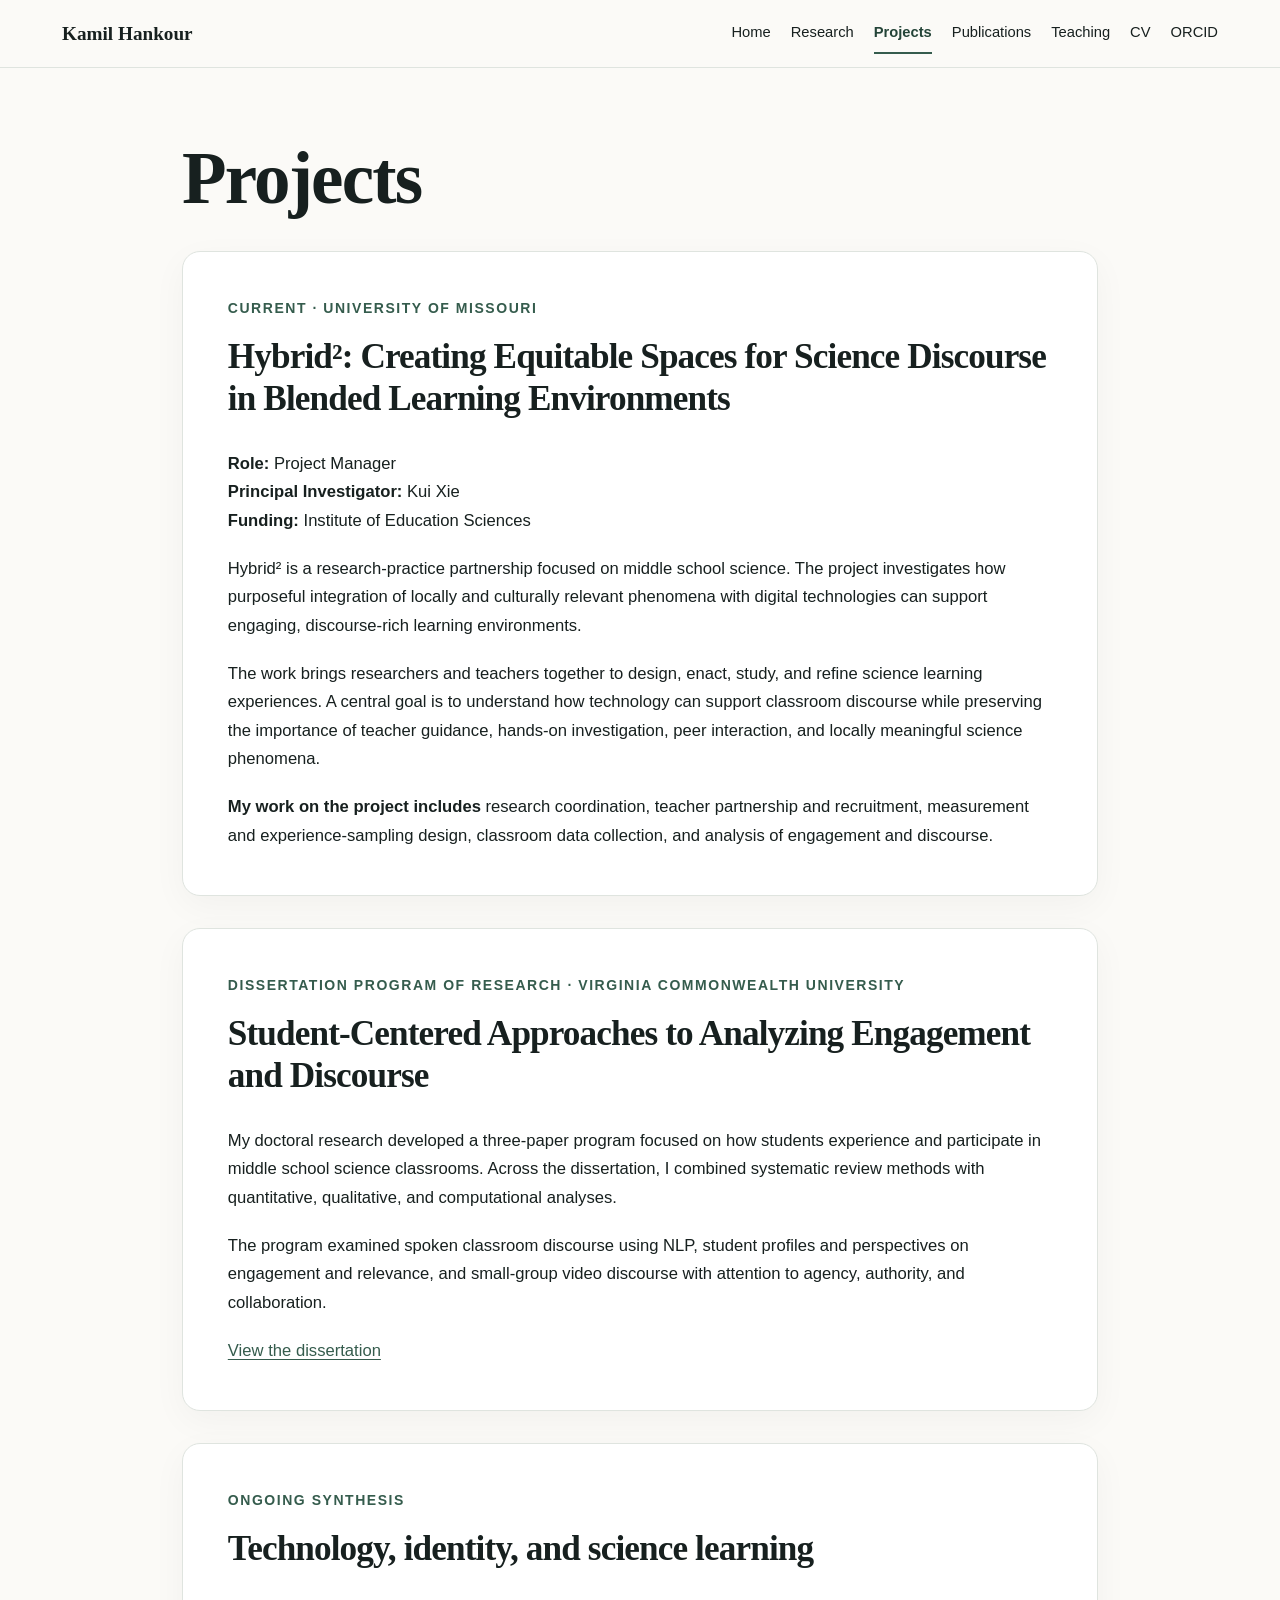
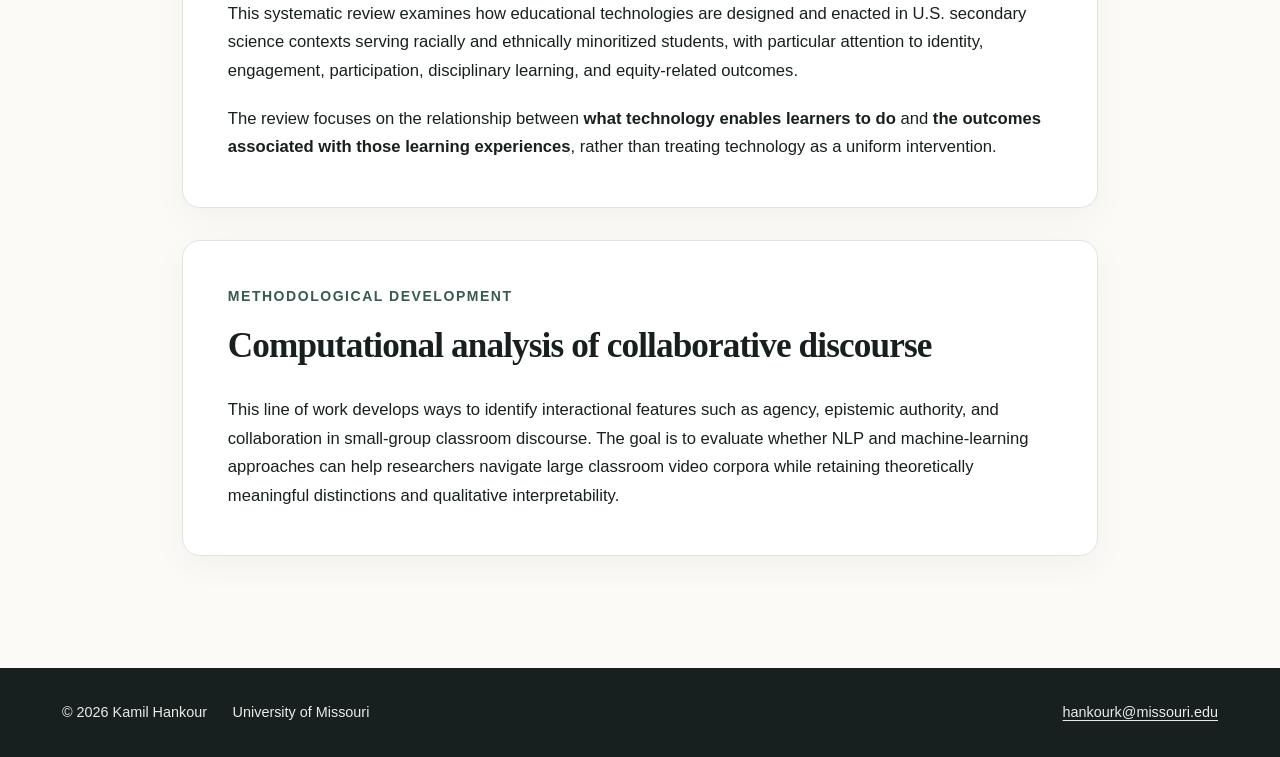
==== projects.html @ bc9929f5 "Add files via upload" ====
<!doctype html>
<html lang="en">
<head>
  <meta charset="utf-8">
  <meta name="viewport" content="width=device-width, initial-scale=1">
  <title>Projects | Kamil Hankour</title>
  <meta name="description" content="Hybrid² and research projects on science discourse, student engagement, technology, and classroom interaction.">
  <meta name="author" content="Kamil Hankour">
  <meta name="theme-color" content="#355c4d">
  <link rel="icon" href="assets/favicon.svg" type="image/svg+xml">
  <link rel="stylesheet" href="styles.css">
  <script src="site.js" defer></script>
</head>
<body>
  <a class="skip-link" href="#main-content">Skip to content</a>
  <nav class="site-nav" aria-label="Main navigation">
  <div class="nav-inner">
    <a class="brand" href="index.html">Kamil Hankour</a>
    <button class="menu-toggle" type="button" aria-expanded="false" aria-controls="nav-links">Menu</button>
    <div class="nav-links" id="nav-links"><a href="index.html">Home</a><a href="research.html">Research</a><a href="projects.html" aria-current="page">Projects</a><a href="publications.html">Publications</a><a href="teaching.html">Teaching</a><a href="cv.html">CV</a><a href="https://orcid.org/0009-0002-6771-2873">ORCID</a></div>
  </div>
</nav>
  <main class="site-main" id="main-content" tabindex="-1">
<h1 id="projects">Projects</h1>
<div class="project-page-card">
<p class="eyebrow">
Current · University of Missouri
</p>
<h2 id="hybrid²-creating-equitable-spaces-for-science-discourse-in-blended-learning-environments">Hybrid²: Creating Equitable Spaces for Science Discourse in Blended Learning Environments</h2>
<p><strong>Role:</strong> Project Manager<br />
<strong>Principal Investigator:</strong> Kui Xie<br />
<strong>Funding:</strong> Institute of Education Sciences</p>
<p>Hybrid² is a research-practice partnership focused on middle school science. The project investigates how purposeful integration of locally and culturally relevant phenomena with digital technologies can support engaging, discourse-rich learning environments.</p>
<p>The work brings researchers and teachers together to design, enact, study, and refine science learning experiences. A central goal is to understand how technology can support classroom discourse while preserving the importance of teacher guidance, hands-on investigation, peer interaction, and locally meaningful science phenomena.</p>
<p><strong>My work on the project includes</strong> research coordination, teacher partnership and recruitment, measurement and experience-sampling design, classroom data collection, and analysis of engagement and discourse.</p>
</div>
<div class="project-page-card">
<p class="eyebrow">
Dissertation program of research · Virginia Commonwealth University
</p>
<h2 id="student-centered-approaches-to-analyzing-engagement-and-discourse">Student-Centered Approaches to Analyzing Engagement and Discourse</h2>
<p>My doctoral research developed a three-paper program focused on how students experience and participate in middle school science classrooms. Across the dissertation, I combined systematic review methods with quantitative, qualitative, and computational analyses.</p>
<p>The program examined spoken classroom discourse using NLP, student profiles and perspectives on engagement and relevance, and small-group video discourse with attention to agency, authority, and collaboration.</p>
<p><a href="https://scholarscompass.vcu.edu/etd/8302/">View the dissertation</a></p>
</div>
<div class="project-page-card">
<p class="eyebrow">
Ongoing synthesis
</p>
<h2 id="technology-identity-and-science-learning">Technology, identity, and science learning</h2>
<p>This systematic review examines how educational technologies are designed and enacted in U.S. secondary science contexts serving racially and ethnically minoritized students, with particular attention to identity, engagement, participation, disciplinary learning, and equity-related outcomes.</p>
<p>The review focuses on the relationship between <strong>what technology enables learners to do</strong> and <strong>the outcomes associated with those learning experiences</strong>, rather than treating technology as a uniform intervention.</p>
</div>
<div class="project-page-card">
<p class="eyebrow">
Methodological development
</p>
<h2 id="computational-analysis-of-collaborative-discourse">Computational analysis of collaborative discourse</h2>
<p>This line of work develops ways to identify interactional features such as agency, epistemic authority, and collaboration in small-group classroom discourse. The goal is to evaluate whether NLP and machine-learning approaches can help researchers navigate large classroom video corpora while retaining theoretically meaningful distinctions and qualitative interpretability.</p>
</div>

  </main>
  <footer class="site-footer">
    <div><span>© 2026 Kamil Hankour</span><span>University of Missouri</span></div>
    <a href="mailto:hankourk@missouri.edu">hankourk@missouri.edu</a>
  </footer>
</body>
</html>
---- styles.css ----
:root {
  --ink: #17201f;
  --muted: #5f6b68;
  --paper: #fbfaf7;
  --panel: #f2f4ef;
  --accent: #355c4d;
  --accent-dark: #244438;
  --line: #dfe4df;
  --white: #ffffff;
  --radius: 18px;
  --shadow: 0 18px 50px rgba(23,32,31,.08);
}

html { scroll-behavior: smooth; }
body {
  color: var(--ink);
  background: var(--paper);
  font-family: -apple-system, BlinkMacSystemFont, "Segoe UI", Arial, sans-serif;
  font-size: 1.04rem;
  line-height: 1.72;
}

h1, h2, h3, .navbar-brand {
  font-family: Georgia, "Times New Roman", serif;
  letter-spacing: -0.025em;
  color: var(--ink);
}

h1 { font-size: clamp(2.7rem, 7vw, 5.8rem); line-height: .98; margin-bottom: 1.2rem; }
h2 { font-size: clamp(2rem, 4vw, 3rem); margin-top: 0; }
h3 { font-size: 1.45rem; }

.navbar {
  background: rgba(251,250,247,.94) !important;
  backdrop-filter: blur(12px);
  border-bottom: 1px solid var(--line);
}
.navbar-brand { font-weight: 700; }
.navbar-nav .nav-link { color: var(--ink) !important; font-size: .93rem; }
.navbar-nav .nav-link:hover { color: var(--accent) !important; }

#quarto-content { padding-top: 0; }
main.content { max-width: 980px; margin: 0 auto; padding-top: 3rem; padding-bottom: 5rem; }

.hero {
  min-height: 78vh;
  display: grid;
  grid-template-columns: minmax(0, 1.55fr) minmax(260px, .75fr);
  gap: clamp(2rem, 7vw, 7rem);
  align-items: center;
  max-width: 1220px;
  margin: 0 auto;
  padding: clamp(4rem, 8vw, 8rem) 2rem;
}
.hero h1 { max-width: 800px; }
.hero-role { font-size: 1.18rem; color: var(--accent); font-weight: 650; margin: 0 0 1.5rem; }
.hero-lede { font-size: clamp(1.1rem, 2vw, 1.28rem); max-width: 800px; color: #35413e; }
.eyebrow { text-transform: uppercase; letter-spacing: .16em; font-size: .73rem; font-weight: 750; color: var(--accent); margin-bottom: 1rem; }
.hero-mark {
  background: var(--panel);
  border: 1px solid var(--line);
  border-radius: 28px;
  padding: 2.2rem;
  box-shadow: var(--shadow);
}
.initials {
  width: 130px;
  height: 130px;
  display: grid;
  place-items: center;
  border-radius: 50%;
  background: var(--accent);
  color: white;
  font-family: Georgia, "Times New Roman", serif;
  font-size: 3.2rem;
  margin-bottom: 1.6rem;
}
.hero-mark p { color: var(--muted); font-size: .96rem; line-height: 1.9; margin: 0; }

.section-wrap { max-width: 1180px; margin: 0 auto; padding: 6rem 2rem; }
.section-wrap.alt { max-width: none; background: var(--panel); padding-left: max(2rem, calc((100vw - 1180px)/2)); padding-right: max(2rem, calc((100vw - 1180px)/2)); }
.section-wrap > p { max-width: 820px; font-size: 1.12rem; }

.card-grid { display: grid; grid-template-columns: repeat(3, 1fr); gap: 1.3rem; margin-top: 2.5rem; }
.research-card, .project-page-card {
  background: var(--white);
  border: 1px solid var(--line);
  border-radius: var(--radius);
  padding: 2rem;
  box-shadow: 0 10px 35px rgba(23,32,31,.04);
}
.research-card h3 { margin-top: 0; }

.project-feature { display: grid; grid-template-columns: 1.5fr .7fr; gap: 3rem; align-items: start; }
.project-stat { border-left: 1px solid #cfd7d1; padding-left: 2rem; display: grid; gap: .25rem; }
.project-stat span { color: var(--muted); font-size: .78rem; text-transform: uppercase; letter-spacing: .12em; margin-top: 1rem; }
.project-stat strong { font-weight: 650; }
.project-page-card { margin: 2rem 0; padding: clamp(1.6rem, 4vw, 2.8rem); }

.button-row { display: flex; flex-wrap: wrap; gap: .8rem; margin-top: 2rem; }
.button { display: inline-block; padding: .78rem 1.05rem; border-radius: 999px; text-decoration: none !important; font-weight: 650; font-size: .92rem; border: 1px solid var(--accent); transition: transform .15s ease, background .15s ease; }
.button:hover { transform: translateY(-1px); }
.button.primary { background: var(--accent); color: white; }
.button.primary:hover { background: var(--accent-dark); color: white; }
.button.secondary { background: transparent; color: var(--accent); }
.button.secondary:hover { background: #edf1ed; }
.button.light { background: white; color: var(--accent-dark); border-color: white; }
.text-link { color: var(--accent-dark); font-weight: 700; text-decoration: none; }

.pub-list { margin: 2rem 0 2.5rem; border-top: 1px solid var(--line); }
.pub-item { display: grid; grid-template-columns: 70px 1fr; gap: 1.5rem; padding: 1.7rem 0; border-bottom: 1px solid var(--line); }
.pub-year { color: var(--accent); font-weight: 750; font-size: .92rem; }

.contact-band { background: var(--accent-dark); color: white; padding: 4rem max(2rem, calc((100vw - 1180px)/2)); display: grid; grid-template-columns: 1.5fr .7fr; gap: 3rem; align-items: center; }
.contact-band h2 { color: white; }
.contact-band p { color: #e9f0ec; max-width: 760px; }

.quarto-title-block .quarto-title-banner { background: transparent; color: var(--ink); padding-top: 4rem; }
.quarto-title h1.title { font-size: clamp(2.8rem, 6vw, 4.8rem); }
a { color: var(--accent); }
blockquote { border-left-color: var(--accent); }

.nav-footer { background: #17201f; color: #e7ece8; border-top: 0; }
.nav-footer a { color: white; }

@media (max-width: 850px) {
  .hero, .project-feature, .contact-band { grid-template-columns: 1fr; }
  .hero { min-height: auto; padding-top: 5rem; }
  .hero-mark { max-width: 420px; }
  .card-grid { grid-template-columns: 1fr; }
  .project-stat { border-left: 0; border-top: 1px solid #cfd7d1; padding-left: 0; padding-top: 1rem; }
}

@media (max-width: 520px) {
  .hero, .section-wrap { padding-left: 1.2rem; padding-right: 1.2rem; }
  .pub-item { grid-template-columns: 1fr; gap: .25rem; }
  .initials { width: 100px; height: 100px; font-size: 2.5rem; }
}

/* Shared static-site layout and accessible navigation. */
*, *::before, *::after { box-sizing: border-box; }
body { margin: 0; }
h1 { font-size: clamp(2.7rem, 5.7vw, 5.1rem); line-height: 1.08; margin: 0 0 1.5rem; }
h2 { font-size: clamp(1.9rem, 3.5vw, 2.8rem); line-height: 1.2; }
h3 { line-height: 1.35; }
p, li { overflow-wrap: anywhere; }
p { margin: 0 0 1.2rem; }
a { text-underline-offset: .2em; }
:focus-visible { outline: 3px solid var(--accent); outline-offset: 5px; }
:target { scroll-margin-top: 7rem; }
.skip-link { position: absolute; left: 1rem; top: -6rem; z-index: 100; background: white; padding: .8rem 1rem; border-radius: .4rem; color: var(--ink); }
.skip-link:focus { top: 1rem; }
.site-nav { position: sticky; top: 0; z-index: 20; background: rgba(251,250,247,.97); backdrop-filter: blur(12px); border-bottom: 1px solid var(--line); }
.nav-inner { max-width: 1220px; margin: 0 auto; padding: .85rem 2rem; display: flex; align-items: center; justify-content: space-between; gap: 1.5rem; }
.brand { color: var(--ink); font-family: Georgia, 'Times New Roman', serif; font-weight: 700; font-size: 1.2rem; line-height: 1.35; text-decoration: none; white-space: nowrap; }
.nav-links { display: flex; align-items: center; gap: 1.25rem; flex-wrap: wrap; }
.nav-links a { padding: .4rem 0; color: var(--ink); text-decoration: none; font-size: .92rem; border-bottom: 2px solid transparent; }
.nav-links a:hover { color: var(--accent); border-bottom-color: var(--line); }
.nav-links a[aria-current="page"] { color: var(--accent-dark); font-weight: 700; border-bottom-color: var(--accent); }
.menu-toggle { display: none; border: 1px solid var(--accent); background: transparent; border-radius: .4rem; color: var(--ink); padding: .55rem .85rem; min-height: 44px; font: inherit; font-size: .94rem; cursor: pointer; }
.site-main { max-width: 980px; padding: 4.5rem 2rem 5rem; margin: 0 auto; min-height: 65vh; }
.site-main.home { max-width: none; padding: 0; }
.site-main:not(.home) > h2 { font-size: clamp(1.75rem, 3vw, 2.2rem); margin: 2.8rem 0 1rem; }
.site-main:not(.home) > h3 { margin-top: 2rem; }
.site-main li { padding-left: .25rem; margin-bottom: .4rem; }
.site-main ul, .site-main ol { padding-left: 1.6rem; margin-bottom: 1.8rem; }
.site-footer { background: #17201f; color: #e7ece8; padding: 2rem max(2rem,calc((100vw - 1156px)/2)); display: flex; align-items: center; justify-content: space-between; gap: 1.5rem; font-size: .9rem; }
.site-footer > div { display: flex; flex-wrap: wrap; gap: .4rem 1.6rem; }
.site-footer a { color: #e7ece8; overflow-wrap: anywhere; }
.site-footer :focus-visible, .contact-band :focus-visible { outline-color: white; }
.hero { min-height: auto; padding: clamp(3.5rem, 6vw, 6rem) 2rem; }
.eyebrow { font-size: .875rem; line-height: 1.65; letter-spacing: .11em; }
.section-wrap { max-width: 1220px; padding: 4.5rem 2rem; }
.research-card p:last-child { margin-bottom: 0; }
.project-page-card > h2 { font-size: clamp(1.7rem, 3vw, 2.2rem); }
.project-page-card > :last-child { margin-bottom: 0; }
.project-stat span { font-size: .875rem; letter-spacing: .1em; }
.button { max-width: 100%; overflow-wrap: anywhere; text-align: center; }
.pub-item p { margin: 0; }
.button-row > p { display: flex; flex-wrap: wrap; gap: .8rem; margin: 0; }
.project-stat > p { display: contents; }

@media (max-width: 63.999rem) {
  .nav-inner { flex-wrap: wrap; gap: .75rem; }
  .nav-links { flex-basis: 100%; gap: .2rem 1.3rem; padding: .2rem 0 .5rem; }
  .site-nav.enhanced .menu-toggle { display: block; }
  .site-nav.enhanced .nav-links { display: none; }
  .site-nav.enhanced.is-open .nav-links { display: flex; }
  .nav-links a { padding: .65rem 0; }
  .hero { gap: 2.5rem; grid-template-columns: minmax(0, 1.55fr) minmax(240px, .75fr); }
}
@media (max-width: 850px) {
  .hero { grid-template-columns: 1fr; }
  .hero-mark { padding: 1.5rem; display: flex; gap: 1.4rem; align-items: center; max-width: none; }
  .initials { flex-shrink: 0; margin-bottom: 0; }
  .site-footer { flex-direction: column; align-items: flex-start; }
}
@media (max-width: 520px) {
  .hero, .section-wrap, .section-wrap.alt, .contact-band, .site-main, .nav-inner, .site-footer { padding-left: 1.2rem; padding-right: 1.2rem; }
  .hero { padding-top: 3.2rem; padding-bottom: 3rem; }
  .hero-mark { flex-direction: column; align-items: flex-start; }
  .section-wrap { padding-top: 3.2rem; padding-bottom: 3.2rem; }
  .site-main:not(.home) { padding-top: 3rem; }
  .research-card { padding: 1.5rem; }
  .contact-band { gap: .8rem; }
}
@media (prefers-reduced-motion: reduce) {
  html { scroll-behavior: auto; }
  .button { transition: none; }
  .button:hover { transform: none; }
}
@media print {
  .site-nav, .site-footer, .skip-link, .button-row, .button { display: none; }
  body { background: white; color: black; font-size: 11pt; }
  .site-main { max-width: none; padding: 0; }
  h1 { font-size: 28pt; }
  h2 { font-size: 18pt; break-after: avoid; }
  h3 { break-after: avoid; }
  .project-page-card, .research-card { box-shadow: none; break-inside: avoid; }
}
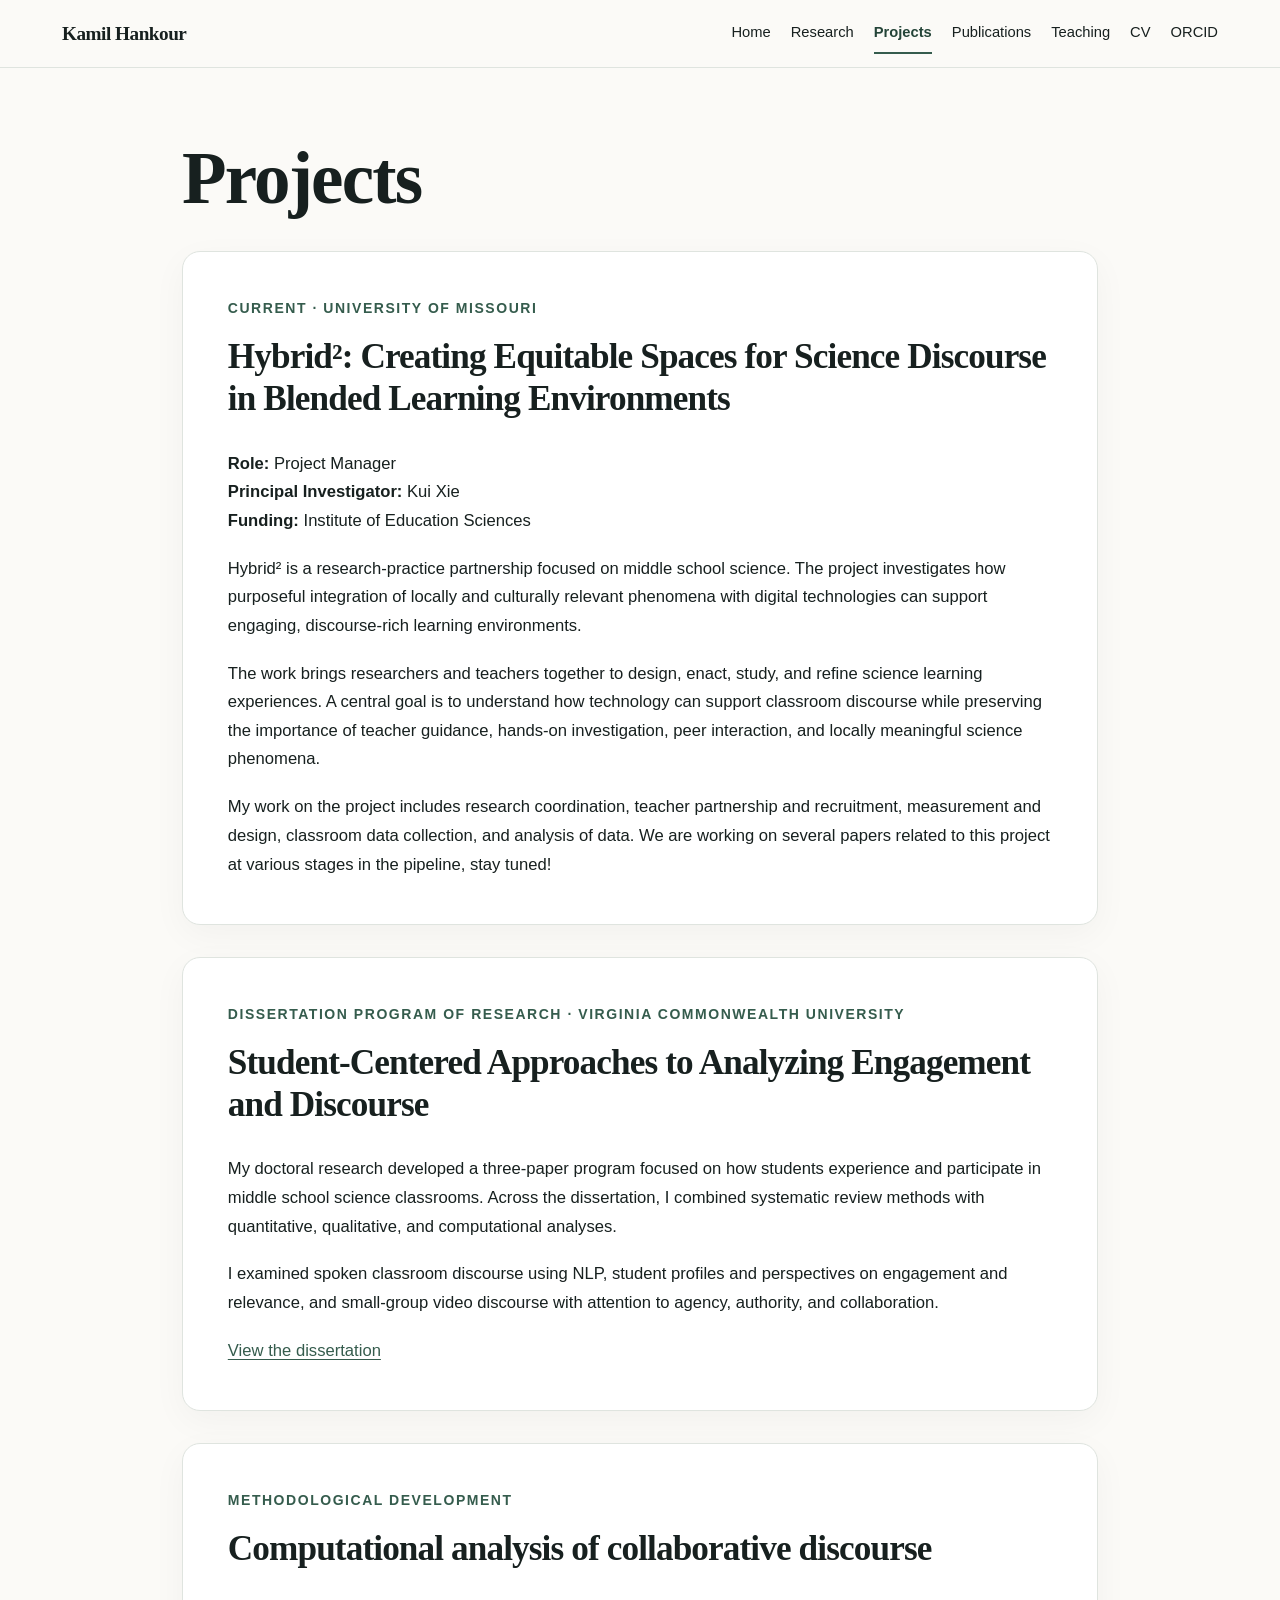
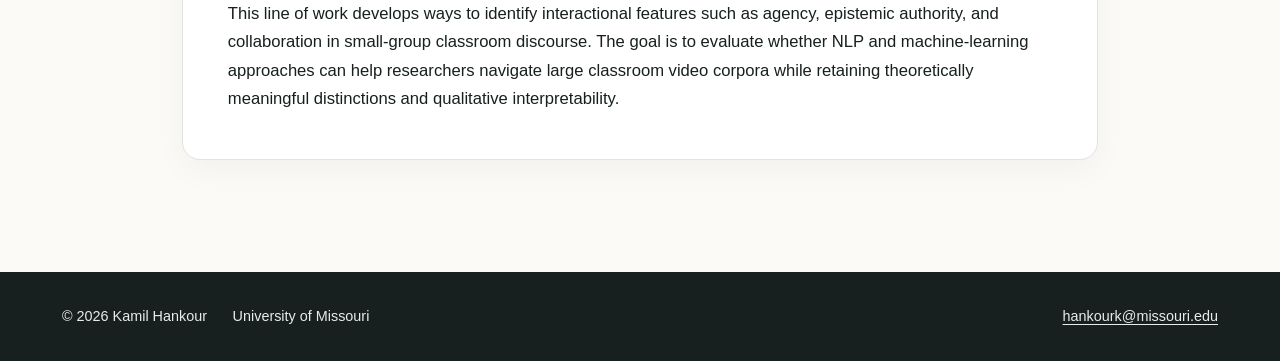
==== commit cf65433f: "Update projects.html" ====
--- a/projects.html
+++ b/projects.html
@@ -32,7 +32,7 @@
 <strong>Funding:</strong> Institute of Education Sciences</p>
 <p>Hybrid² is a research-practice partnership focused on middle school science. The project investigates how purposeful integration of locally and culturally relevant phenomena with digital technologies can support engaging, discourse-rich learning environments.</p>
 <p>The work brings researchers and teachers together to design, enact, study, and refine science learning experiences. A central goal is to understand how technology can support classroom discourse while preserving the importance of teacher guidance, hands-on investigation, peer interaction, and locally meaningful science phenomena.</p>
-<p><strong>My work on the project includes</strong> research coordination, teacher partnership and recruitment, measurement and experience-sampling design, classroom data collection, and analysis of engagement and discourse.</p>
+<p>My work on the project includes research coordination, teacher partnership and recruitment, measurement and design, classroom data collection, and analysis of data. We are working on several papers related to this project at various stages in the pipeline, stay tuned!</p>
 </div>
 <div class="project-page-card">
 <p class="eyebrow">
@@ -40,16 +40,8 @@
 </p>
 <h2 id="student-centered-approaches-to-analyzing-engagement-and-discourse">Student-Centered Approaches to Analyzing Engagement and Discourse</h2>
 <p>My doctoral research developed a three-paper program focused on how students experience and participate in middle school science classrooms. Across the dissertation, I combined systematic review methods with quantitative, qualitative, and computational analyses.</p>
-<p>The program examined spoken classroom discourse using NLP, student profiles and perspectives on engagement and relevance, and small-group video discourse with attention to agency, authority, and collaboration.</p>
+<p>I examined spoken classroom discourse using NLP, student profiles and perspectives on engagement and relevance, and small-group video discourse with attention to agency, authority, and collaboration.</p>
 <p><a href="https://scholarscompass.vcu.edu/etd/8302/">View the dissertation</a></p>
-</div>
-<div class="project-page-card">
-<p class="eyebrow">
-Ongoing synthesis
-</p>
-<h2 id="technology-identity-and-science-learning">Technology, identity, and science learning</h2>
-<p>This systematic review examines how educational technologies are designed and enacted in U.S. secondary science contexts serving racially and ethnically minoritized students, with particular attention to identity, engagement, participation, disciplinary learning, and equity-related outcomes.</p>
-<p>The review focuses on the relationship between <strong>what technology enables learners to do</strong> and <strong>the outcomes associated with those learning experiences</strong>, rather than treating technology as a uniform intervention.</p>
 </div>
 <div class="project-page-card">
 <p class="eyebrow">
--- a/styles.css
+++ b/styles.css
@@ -8,11 +8,22 @@
   --line: #dfe4df;
   --white: #ffffff;
   --radius: 18px;
-  --shadow: 0 18px 50px rgba(23,32,31,.08);
-}
-
-html { scroll-behavior: smooth; }
+  --shadow: 0 18px 50px rgba(23, 32, 31, 0.08);
+}
+
+/* Base */
+*,
+*::before,
+*::after {
+  box-sizing: border-box;
+}
+
+html {
+  scroll-behavior: smooth;
+}
+
 body {
+  margin: 0;
   color: var(--ink);
   background: var(--paper);
   font-family: -apple-system, BlinkMacSystemFont, "Segoe UI", Arial, sans-serif;
@@ -20,201 +31,632 @@
   line-height: 1.72;
 }
 
-h1, h2, h3, .navbar-brand {
+h1,
+h2,
+h3,
+.brand {
   font-family: Georgia, "Times New Roman", serif;
   letter-spacing: -0.025em;
   color: var(--ink);
 }
 
-h1 { font-size: clamp(2.7rem, 7vw, 5.8rem); line-height: .98; margin-bottom: 1.2rem; }
-h2 { font-size: clamp(2rem, 4vw, 3rem); margin-top: 0; }
-h3 { font-size: 1.45rem; }
-
-.navbar {
-  background: rgba(251,250,247,.94) !important;
+h1 {
+  margin: 0 0 1.5rem;
+  font-size: clamp(2.7rem, 5.7vw, 5.1rem);
+  line-height: 1.08;
+}
+
+h2 {
+  margin-top: 0;
+  font-size: clamp(1.9rem, 3.5vw, 2.8rem);
+  line-height: 1.2;
+}
+
+h3 {
+  font-size: 1.45rem;
+  line-height: 1.35;
+}
+
+p {
+  margin: 0 0 1.2rem;
+}
+
+p,
+li {
+  overflow-wrap: anywhere;
+}
+
+a {
+  color: var(--accent);
+  text-underline-offset: 0.2em;
+}
+
+blockquote {
+  border-left-color: var(--accent);
+}
+
+:focus-visible {
+  outline: 3px solid var(--accent);
+  outline-offset: 5px;
+}
+
+:target {
+  scroll-margin-top: 7rem;
+}
+
+/* Accessibility */
+.skip-link {
+  position: absolute;
+  top: -6rem;
+  left: 1rem;
+  z-index: 100;
+  padding: 0.8rem 1rem;
+  border-radius: 0.4rem;
+  background: var(--white);
+  color: var(--ink);
+}
+
+.skip-link:focus {
+  top: 1rem;
+}
+
+/* Navigation */
+.site-nav {
+  position: sticky;
+  top: 0;
+  z-index: 20;
+  background: rgba(251, 250, 247, 0.97);
   backdrop-filter: blur(12px);
   border-bottom: 1px solid var(--line);
 }
-.navbar-brand { font-weight: 700; }
-.navbar-nav .nav-link { color: var(--ink) !important; font-size: .93rem; }
-.navbar-nav .nav-link:hover { color: var(--accent) !important; }
-
-#quarto-content { padding-top: 0; }
-main.content { max-width: 980px; margin: 0 auto; padding-top: 3rem; padding-bottom: 5rem; }
-
-.hero {
-  min-height: 78vh;
-  display: grid;
-  grid-template-columns: minmax(0, 1.55fr) minmax(260px, .75fr);
-  gap: clamp(2rem, 7vw, 7rem);
+
+.nav-inner {
+  display: flex;
   align-items: center;
+  justify-content: space-between;
+  gap: 1.5rem;
   max-width: 1220px;
   margin: 0 auto;
-  padding: clamp(4rem, 8vw, 8rem) 2rem;
-}
-.hero h1 { max-width: 800px; }
-.hero-role { font-size: 1.18rem; color: var(--accent); font-weight: 650; margin: 0 0 1.5rem; }
-.hero-lede { font-size: clamp(1.1rem, 2vw, 1.28rem); max-width: 800px; color: #35413e; }
-.eyebrow { text-transform: uppercase; letter-spacing: .16em; font-size: .73rem; font-weight: 750; color: var(--accent); margin-bottom: 1rem; }
+  padding: 0.85rem 2rem;
+}
+
+.brand {
+  color: var(--ink);
+  font-weight: 700;
+  font-size: 1.2rem;
+  line-height: 1.35;
+  text-decoration: none;
+  white-space: nowrap;
+}
+
+.nav-links {
+  display: flex;
+  align-items: center;
+  flex-wrap: wrap;
+  gap: 1.25rem;
+}
+
+.nav-links a {
+  padding: 0.4rem 0;
+  color: var(--ink);
+  font-size: 0.92rem;
+  text-decoration: none;
+  border-bottom: 2px solid transparent;
+}
+
+.nav-links a:hover {
+  color: var(--accent);
+  border-bottom-color: var(--line);
+}
+
+.nav-links a[aria-current="page"] {
+  color: var(--accent-dark);
+  font-weight: 700;
+  border-bottom-color: var(--accent);
+}
+
+.menu-toggle {
+  display: none;
+  min-height: 44px;
+  padding: 0.55rem 0.85rem;
+  border: 1px solid var(--accent);
+  border-radius: 0.4rem;
+  background: transparent;
+  color: var(--ink);
+  font: inherit;
+  font-size: 0.94rem;
+  cursor: pointer;
+}
+
+/* Main layout */
+.site-main {
+  max-width: 980px;
+  min-height: 65vh;
+  margin: 0 auto;
+  padding: 4.5rem 2rem 5rem;
+}
+
+.site-main.home {
+  max-width: none;
+  padding: 0;
+}
+
+.site-main:not(.home) > h2 {
+  margin: 2.8rem 0 1rem;
+  font-size: clamp(1.75rem, 3vw, 2.2rem);
+}
+
+.site-main:not(.home) > h3 {
+  margin-top: 2rem;
+}
+
+.site-main ul,
+.site-main ol {
+  margin-bottom: 1.8rem;
+  padding-left: 1.6rem;
+}
+
+.site-main li {
+  margin-bottom: 0.4rem;
+  padding-left: 0.25rem;
+}
+
+/* Hero */
+.hero {
+  display: grid;
+  grid-template-columns: minmax(0, 1.55fr) minmax(260px, 0.75fr);
+  align-items: center;
+  gap: clamp(2rem, 7vw, 7rem);
+  max-width: 1220px;
+  margin: 0 auto;
+  padding: clamp(3.5rem, 6vw, 6rem) 2rem;
+}
+
+.hero h1 {
+  max-width: 800px;
+}
+
+.hero-role {
+  margin: 0 0 1.5rem;
+  color: var(--accent);
+  font-size: 1.18rem;
+  font-weight: 650;
+}
+
+.hero-lede {
+  max-width: 800px;
+  color: #35413e;
+  font-size: clamp(1.1rem, 2vw, 1.28rem);
+}
+
+.eyebrow {
+  margin-bottom: 1rem;
+  color: var(--accent);
+  font-size: 0.875rem;
+  font-weight: 750;
+  line-height: 1.65;
+  letter-spacing: 0.11em;
+  text-transform: uppercase;
+}
+
 .hero-mark {
+  overflow: hidden;
+  padding: 0;
   background: var(--panel);
   border: 1px solid var(--line);
   border-radius: 28px;
-  padding: 2.2rem;
   box-shadow: var(--shadow);
 }
-.initials {
-  width: 130px;
-  height: 130px;
+
+.hero-mark img {
+  display: block;
+  width: 100%;
+  height: auto;
+}
+
+/* Reusable sections */
+.section-wrap {
+  max-width: 1220px;
+  margin: 0 auto;
+  padding: 4.5rem 2rem;
+}
+
+.section-wrap.alt {
+  max-width: none;
+  padding-right: max(2rem, calc((100vw - 1180px) / 2));
+  padding-left: max(2rem, calc((100vw - 1180px) / 2));
+  background: var(--panel);
+}
+
+.section-wrap > p {
+  max-width: 820px;
+  font-size: 1.12rem;
+}
+
+/* Research cards */
+.card-grid {
   display: grid;
-  place-items: center;
-  border-radius: 50%;
-  background: var(--accent);
-  color: white;
-  font-family: Georgia, "Times New Roman", serif;
-  font-size: 3.2rem;
-  margin-bottom: 1.6rem;
-}
-.hero-mark p { color: var(--muted); font-size: .96rem; line-height: 1.9; margin: 0; }
-
-.section-wrap { max-width: 1180px; margin: 0 auto; padding: 6rem 2rem; }
-.section-wrap.alt { max-width: none; background: var(--panel); padding-left: max(2rem, calc((100vw - 1180px)/2)); padding-right: max(2rem, calc((100vw - 1180px)/2)); }
-.section-wrap > p { max-width: 820px; font-size: 1.12rem; }
-
-.card-grid { display: grid; grid-template-columns: repeat(3, 1fr); gap: 1.3rem; margin-top: 2.5rem; }
-.research-card, .project-page-card {
+  grid-template-columns: repeat(3, 1fr);
+  gap: 1.3rem;
+  margin-top: 2.5rem;
+}
+
+.research-card,
+.project-page-card {
+  padding: 2rem;
   background: var(--white);
   border: 1px solid var(--line);
   border-radius: var(--radius);
-  padding: 2rem;
-  box-shadow: 0 10px 35px rgba(23,32,31,.04);
-}
-.research-card h3 { margin-top: 0; }
-
-.project-feature { display: grid; grid-template-columns: 1.5fr .7fr; gap: 3rem; align-items: start; }
-.project-stat { border-left: 1px solid #cfd7d1; padding-left: 2rem; display: grid; gap: .25rem; }
-.project-stat span { color: var(--muted); font-size: .78rem; text-transform: uppercase; letter-spacing: .12em; margin-top: 1rem; }
-.project-stat strong { font-weight: 650; }
-.project-page-card { margin: 2rem 0; padding: clamp(1.6rem, 4vw, 2.8rem); }
-
-.button-row { display: flex; flex-wrap: wrap; gap: .8rem; margin-top: 2rem; }
-.button { display: inline-block; padding: .78rem 1.05rem; border-radius: 999px; text-decoration: none !important; font-weight: 650; font-size: .92rem; border: 1px solid var(--accent); transition: transform .15s ease, background .15s ease; }
-.button:hover { transform: translateY(-1px); }
-.button.primary { background: var(--accent); color: white; }
-.button.primary:hover { background: var(--accent-dark); color: white; }
-.button.secondary { background: transparent; color: var(--accent); }
-.button.secondary:hover { background: #edf1ed; }
-.button.light { background: white; color: var(--accent-dark); border-color: white; }
-.text-link { color: var(--accent-dark); font-weight: 700; text-decoration: none; }
-
-.pub-list { margin: 2rem 0 2.5rem; border-top: 1px solid var(--line); }
-.pub-item { display: grid; grid-template-columns: 70px 1fr; gap: 1.5rem; padding: 1.7rem 0; border-bottom: 1px solid var(--line); }
-.pub-year { color: var(--accent); font-weight: 750; font-size: .92rem; }
-
-.contact-band { background: var(--accent-dark); color: white; padding: 4rem max(2rem, calc((100vw - 1180px)/2)); display: grid; grid-template-columns: 1.5fr .7fr; gap: 3rem; align-items: center; }
-.contact-band h2 { color: white; }
-.contact-band p { color: #e9f0ec; max-width: 760px; }
-
-.quarto-title-block .quarto-title-banner { background: transparent; color: var(--ink); padding-top: 4rem; }
-.quarto-title h1.title { font-size: clamp(2.8rem, 6vw, 4.8rem); }
-a { color: var(--accent); }
-blockquote { border-left-color: var(--accent); }
-
-.nav-footer { background: #17201f; color: #e7ece8; border-top: 0; }
-.nav-footer a { color: white; }
+  box-shadow: 0 10px 35px rgba(23, 32, 31, 0.04);
+}
+
+.research-card h3 {
+  margin-top: 0;
+}
+
+.research-card p:last-child,
+.project-page-card > :last-child {
+  margin-bottom: 0;
+}
+
+.project-page-card {
+  margin: 2rem 0;
+  padding: clamp(1.6rem, 4vw, 2.8rem);
+}
+
+.project-page-card > h2 {
+  font-size: clamp(1.7rem, 3vw, 2.2rem);
+}
+
+/* Project feature */
+.project-feature {
+  display: grid;
+  grid-template-columns: 1.5fr 0.7fr;
+  align-items: start;
+  gap: 3rem;
+}
+
+.project-stat {
+  display: grid;
+  gap: 0.25rem;
+  padding-left: 2rem;
+  border-left: 1px solid #cfd7d1;
+}
+
+.project-stat > p {
+  display: contents;
+}
+
+.project-stat span {
+  margin-top: 1rem;
+  color: var(--muted);
+  font-size: 0.875rem;
+  letter-spacing: 0.1em;
+  text-transform: uppercase;
+}
+
+.project-stat strong {
+  font-weight: 650;
+}
+
+/* Buttons and links */
+.button-row {
+  display: flex;
+  flex-wrap: wrap;
+  gap: 0.8rem;
+  margin-top: 2rem;
+}
+
+.button-row > p {
+  display: flex;
+  flex-wrap: wrap;
+  gap: 0.8rem;
+  margin: 0;
+}
+
+.button {
+  display: inline-block;
+  max-width: 100%;
+  padding: 0.78rem 1.05rem;
+  color: var(--accent);
+  font-size: 0.92rem;
+  font-weight: 650;
+  text-align: center;
+  text-decoration: none !important;
+  overflow-wrap: anywhere;
+  border: 1px solid var(--accent);
+  border-radius: 999px;
+  transition: transform 0.15s ease, background 0.15s ease;
+}
+
+.button:hover {
+  transform: translateY(-1px);
+}
+
+.button.primary {
+  background: var(--accent);
+  color: var(--white);
+}
+
+.button.primary:hover {
+  background: var(--accent-dark);
+  color: var(--white);
+}
+
+.button.secondary {
+  background: transparent;
+  color: var(--accent);
+}
+
+.button.secondary:hover {
+  background: #edf1ed;
+}
+
+.button.light {
+  background: var(--white);
+  color: var(--accent-dark);
+  border-color: var(--white);
+}
+
+.text-link {
+  color: var(--accent-dark);
+  font-weight: 700;
+  text-decoration: none;
+}
+
+/* Publications */
+.pub-list {
+  margin: 2rem 0 2.5rem;
+  border-top: 1px solid var(--line);
+}
+
+.pub-item {
+  display: grid;
+  grid-template-columns: 70px 1fr;
+  gap: 1.5rem;
+  padding: 1.7rem 0;
+  border-bottom: 1px solid var(--line);
+}
+
+.pub-item p {
+  margin: 0;
+}
+
+.pub-year {
+  color: var(--accent);
+  font-size: 0.92rem;
+  font-weight: 750;
+}
+
+/* Contact */
+.contact-band {
+  display: grid;
+  grid-template-columns: 1.5fr 0.7fr;
+  align-items: center;
+  gap: 3rem;
+  padding: 4rem max(2rem, calc((100vw - 1180px) / 2));
+  background: var(--accent-dark);
+  color: var(--white);
+}
+
+.contact-band h2 {
+  color: var(--white);
+}
+
+.contact-band p {
+  max-width: 760px;
+  color: #e9f0ec;
+}
+
+.contact-band :focus-visible,
+.site-footer :focus-visible {
+  outline-color: var(--white);
+}
+
+/* Footer */
+.site-footer {
+  display: flex;
+  align-items: center;
+  justify-content: space-between;
+  gap: 1.5rem;
+  padding: 2rem max(2rem, calc((100vw - 1156px) / 2));
+  background: #17201f;
+  color: #e7ece8;
+  font-size: 0.9rem;
+}
+
+.site-footer > div {
+  display: flex;
+  flex-wrap: wrap;
+  gap: 0.4rem 1.6rem;
+}
+
+.site-footer a {
+  color: #e7ece8;
+  overflow-wrap: anywhere;
+}
+
+/* Optional initials element used on other pages */
+.initials {
+  display: grid;
+  place-items: center;
+  width: 130px;
+  height: 130px;
+  margin-bottom: 1.6rem;
+  flex-shrink: 0;
+  border-radius: 50%;
+  background: var(--accent);
+  color: var(--white);
+  font-family: Georgia, "Times New Roman", serif;
+  font-size: 3.2rem;
+}
+
+/* Responsive */
+@media (max-width: 63.999rem) {
+  .nav-inner {
+    flex-wrap: wrap;
+    gap: 0.75rem;
+  }
+
+  .nav-links {
+    flex-basis: 100%;
+    gap: 0.2rem 1.3rem;
+    padding: 0.2rem 0 0.5rem;
+  }
+
+  .site-nav.enhanced .menu-toggle {
+    display: block;
+  }
+
+  .site-nav.enhanced .nav-links {
+    display: none;
+  }
+
+  .site-nav.enhanced.is-open .nav-links {
+    display: flex;
+  }
+
+  .nav-links a {
+    padding: 0.65rem 0;
+  }
+
+  .hero {
+    grid-template-columns: minmax(0, 1.55fr) minmax(240px, 0.75fr);
+    gap: 2.5rem;
+  }
+}
 
 @media (max-width: 850px) {
-  .hero, .project-feature, .contact-band { grid-template-columns: 1fr; }
-  .hero { min-height: auto; padding-top: 5rem; }
-  .hero-mark { max-width: 420px; }
-  .card-grid { grid-template-columns: 1fr; }
-  .project-stat { border-left: 0; border-top: 1px solid #cfd7d1; padding-left: 0; padding-top: 1rem; }
+  .hero,
+  .project-feature,
+  .contact-band {
+    grid-template-columns: 1fr;
+  }
+
+  .hero {
+    padding-top: 5rem;
+  }
+
+  .hero-mark {
+    display: block;
+    max-width: 500px;
+  }
+
+  .card-grid {
+    grid-template-columns: 1fr;
+  }
+
+  .project-stat {
+    padding-top: 1rem;
+    padding-left: 0;
+    border-top: 1px solid #cfd7d1;
+    border-left: 0;
+  }
+
+  .site-footer {
+    flex-direction: column;
+    align-items: flex-start;
+  }
 }
 
 @media (max-width: 520px) {
-  .hero, .section-wrap { padding-left: 1.2rem; padding-right: 1.2rem; }
-  .pub-item { grid-template-columns: 1fr; gap: .25rem; }
-  .initials { width: 100px; height: 100px; font-size: 2.5rem; }
-}
-
-/* Shared static-site layout and accessible navigation. */
-*, *::before, *::after { box-sizing: border-box; }
-body { margin: 0; }
-h1 { font-size: clamp(2.7rem, 5.7vw, 5.1rem); line-height: 1.08; margin: 0 0 1.5rem; }
-h2 { font-size: clamp(1.9rem, 3.5vw, 2.8rem); line-height: 1.2; }
-h3 { line-height: 1.35; }
-p, li { overflow-wrap: anywhere; }
-p { margin: 0 0 1.2rem; }
-a { text-underline-offset: .2em; }
-:focus-visible { outline: 3px solid var(--accent); outline-offset: 5px; }
-:target { scroll-margin-top: 7rem; }
-.skip-link { position: absolute; left: 1rem; top: -6rem; z-index: 100; background: white; padding: .8rem 1rem; border-radius: .4rem; color: var(--ink); }
-.skip-link:focus { top: 1rem; }
-.site-nav { position: sticky; top: 0; z-index: 20; background: rgba(251,250,247,.97); backdrop-filter: blur(12px); border-bottom: 1px solid var(--line); }
-.nav-inner { max-width: 1220px; margin: 0 auto; padding: .85rem 2rem; display: flex; align-items: center; justify-content: space-between; gap: 1.5rem; }
-.brand { color: var(--ink); font-family: Georgia, 'Times New Roman', serif; font-weight: 700; font-size: 1.2rem; line-height: 1.35; text-decoration: none; white-space: nowrap; }
-.nav-links { display: flex; align-items: center; gap: 1.25rem; flex-wrap: wrap; }
-.nav-links a { padding: .4rem 0; color: var(--ink); text-decoration: none; font-size: .92rem; border-bottom: 2px solid transparent; }
-.nav-links a:hover { color: var(--accent); border-bottom-color: var(--line); }
-.nav-links a[aria-current="page"] { color: var(--accent-dark); font-weight: 700; border-bottom-color: var(--accent); }
-.menu-toggle { display: none; border: 1px solid var(--accent); background: transparent; border-radius: .4rem; color: var(--ink); padding: .55rem .85rem; min-height: 44px; font: inherit; font-size: .94rem; cursor: pointer; }
-.site-main { max-width: 980px; padding: 4.5rem 2rem 5rem; margin: 0 auto; min-height: 65vh; }
-.site-main.home { max-width: none; padding: 0; }
-.site-main:not(.home) > h2 { font-size: clamp(1.75rem, 3vw, 2.2rem); margin: 2.8rem 0 1rem; }
-.site-main:not(.home) > h3 { margin-top: 2rem; }
-.site-main li { padding-left: .25rem; margin-bottom: .4rem; }
-.site-main ul, .site-main ol { padding-left: 1.6rem; margin-bottom: 1.8rem; }
-.site-footer { background: #17201f; color: #e7ece8; padding: 2rem max(2rem,calc((100vw - 1156px)/2)); display: flex; align-items: center; justify-content: space-between; gap: 1.5rem; font-size: .9rem; }
-.site-footer > div { display: flex; flex-wrap: wrap; gap: .4rem 1.6rem; }
-.site-footer a { color: #e7ece8; overflow-wrap: anywhere; }
-.site-footer :focus-visible, .contact-band :focus-visible { outline-color: white; }
-.hero { min-height: auto; padding: clamp(3.5rem, 6vw, 6rem) 2rem; }
-.eyebrow { font-size: .875rem; line-height: 1.65; letter-spacing: .11em; }
-.section-wrap { max-width: 1220px; padding: 4.5rem 2rem; }
-.research-card p:last-child { margin-bottom: 0; }
-.project-page-card > h2 { font-size: clamp(1.7rem, 3vw, 2.2rem); }
-.project-page-card > :last-child { margin-bottom: 0; }
-.project-stat span { font-size: .875rem; letter-spacing: .1em; }
-.button { max-width: 100%; overflow-wrap: anywhere; text-align: center; }
-.pub-item p { margin: 0; }
-.button-row > p { display: flex; flex-wrap: wrap; gap: .8rem; margin: 0; }
-.project-stat > p { display: contents; }
-
-@media (max-width: 63.999rem) {
-  .nav-inner { flex-wrap: wrap; gap: .75rem; }
-  .nav-links { flex-basis: 100%; gap: .2rem 1.3rem; padding: .2rem 0 .5rem; }
-  .site-nav.enhanced .menu-toggle { display: block; }
-  .site-nav.enhanced .nav-links { display: none; }
-  .site-nav.enhanced.is-open .nav-links { display: flex; }
-  .nav-links a { padding: .65rem 0; }
-  .hero { gap: 2.5rem; grid-template-columns: minmax(0, 1.55fr) minmax(240px, .75fr); }
-}
-@media (max-width: 850px) {
-  .hero { grid-template-columns: 1fr; }
-  .hero-mark { padding: 1.5rem; display: flex; gap: 1.4rem; align-items: center; max-width: none; }
-  .initials { flex-shrink: 0; margin-bottom: 0; }
-  .site-footer { flex-direction: column; align-items: flex-start; }
-}
-@media (max-width: 520px) {
-  .hero, .section-wrap, .section-wrap.alt, .contact-band, .site-main, .nav-inner, .site-footer { padding-left: 1.2rem; padding-right: 1.2rem; }
-  .hero { padding-top: 3.2rem; padding-bottom: 3rem; }
-  .hero-mark { flex-direction: column; align-items: flex-start; }
-  .section-wrap { padding-top: 3.2rem; padding-bottom: 3.2rem; }
-  .site-main:not(.home) { padding-top: 3rem; }
-  .research-card { padding: 1.5rem; }
-  .contact-band { gap: .8rem; }
-}
+  .hero,
+  .section-wrap,
+  .section-wrap.alt,
+  .contact-band,
+  .site-main,
+  .nav-inner,
+  .site-footer {
+    padding-right: 1.2rem;
+    padding-left: 1.2rem;
+  }
+
+  .hero {
+    padding-top: 3.2rem;
+    padding-bottom: 3rem;
+  }
+
+  .section-wrap {
+    padding-top: 3.2rem;
+    padding-bottom: 3.2rem;
+  }
+
+  .site-main:not(.home) {
+    padding-top: 3rem;
+  }
+
+  .research-card {
+    padding: 1.5rem;
+  }
+
+  .pub-item {
+    grid-template-columns: 1fr;
+    gap: 0.25rem;
+  }
+
+  .contact-band {
+    gap: 0.8rem;
+  }
+
+  .initials {
+    width: 100px;
+    height: 100px;
+    font-size: 2.5rem;
+  }
+}
+
+/* Motion preferences */
 @media (prefers-reduced-motion: reduce) {
-  html { scroll-behavior: auto; }
-  .button { transition: none; }
-  .button:hover { transform: none; }
-}
+  html {
+    scroll-behavior: auto;
+  }
+
+  .button {
+    transition: none;
+  }
+
+  .button:hover {
+    transform: none;
+  }
+}
+
+/* Print */
 @media print {
-  .site-nav, .site-footer, .skip-link, .button-row, .button { display: none; }
-  body { background: white; color: black; font-size: 11pt; }
-  .site-main { max-width: none; padding: 0; }
-  h1 { font-size: 28pt; }
-  h2 { font-size: 18pt; break-after: avoid; }
-  h3 { break-after: avoid; }
-  .project-page-card, .research-card { box-shadow: none; break-inside: avoid; }
-}
+  .site-nav,
+  .site-footer,
+  .skip-link,
+  .button-row,
+  .button {
+    display: none;
+  }
+
+  body {
+    background: var(--white);
+    color: #000;
+    font-size: 11pt;
+  }
+
+  .site-main {
+    max-width: none;
+    padding: 0;
+  }
+
+  h1 {
+    font-size: 28pt;
+  }
+
+  h2 {
+    font-size: 18pt;
+    break-after: avoid;
+  }
+
+  h3 {
+    break-after: avoid;
+  }
+
+  .project-page-card,
+  .research-card {
+    box-shadow: none;
+    break-inside: avoid;
+  }
+}
